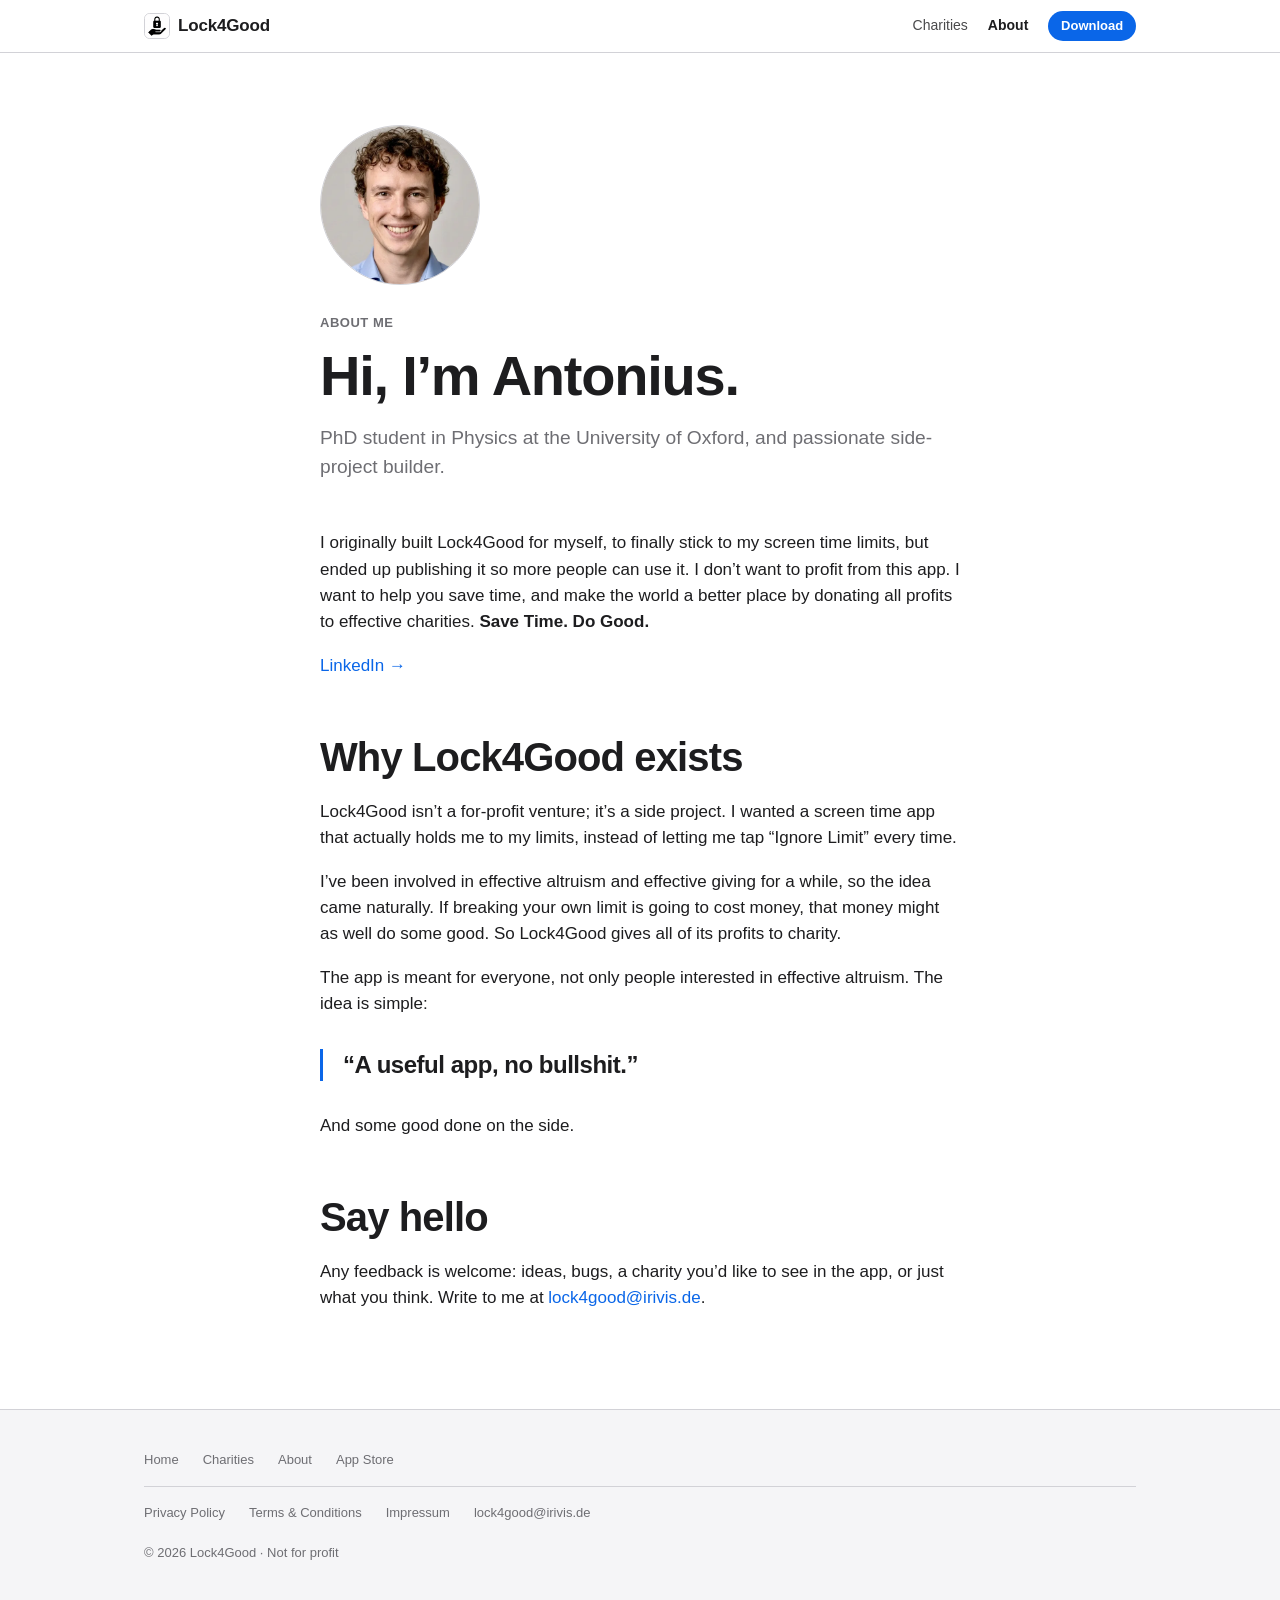
==== about.html @ 56ef9899 "Replace placeholder with the full site Four pages sharing one stylesheet, still with no JavaScript a" ====
<!DOCTYPE html>
<html lang="en">
<meta charset="utf-8">
<meta name="viewport" content="width=device-width, initial-scale=1">
<title>About — Lock4Good</title>
<meta name="description" content="Who is behind Lock4Good, and why a screen time app gives all its profits to charity.">

<link rel="icon" href="apple-touch-icon.png">
<link rel="apple-touch-icon" href="apple-touch-icon.png">
<link rel="stylesheet" href="styles.css">

<meta property="og:type" content="profile">
<meta property="og:url" content="https://d0d00.github.io/lock4good-web/about.html">
<meta property="og:title" content="About — Lock4Good">
<meta property="og:description" content="Who is behind Lock4Good, and why a screen time app gives all its profits to charity.">
<meta property="og:image" content="https://d0d00.github.io/lock4good-web/og.png">
<meta property="og:image:width" content="1200">
<meta property="og:image:height" content="630">
<meta name="twitter:card" content="summary_large_image">

<header class="site-header">
  <div class="wrap">
    <a class="brand" href="./"><img src="apple-touch-icon.png" alt=""><span>Lock4Good</span></a>
    <nav aria-label="Main">
      <a href="charities.html">Charities</a>
      <a href="about.html" aria-current="page">About</a>
      <a class="button" href="https://apps.apple.com/app/id6758275773">Download</a>
    </nav>
  </div>
</header>

<main>
  <div class="wrap narrow page-title about-head">
    <img class="portrait" src="me.webp" width="160" height="160" alt="Portrait of Antonius, smiling, in a light blue shirt">
    <p class="eyebrow">About me</p>
    <h1>Hi, I’m Antonius.</h1>
    <p class="role">PhD student in Physics at the University of Oxford, and passionate side-project builder.</p>
  </div>

  <section style="padding-top: 2rem">
    <div class="wrap narrow prose">
      <p>I originally built Lock4Good for myself, to finally stick to my screen time limits, but ended up publishing it so more people can use it. I don’t want to profit from this app. I want to help you save time, and make the world a better place by donating all profits to effective charities. <strong>Save Time. Do Good.</strong></p>
      <p><a class="more" href="https://www.linkedin.com/in/antonius-strachwitz/">LinkedIn →</a></p>

      <h2 style="margin-top: 3.5rem">Why Lock4Good exists</h2>
      <p>Lock4Good isn’t a for-profit venture; it’s a side project. I wanted a screen time app that actually holds me to my limits, instead of letting me tap “Ignore Limit” every time.</p>
      <p>I’ve been involved in effective altruism and effective giving for a while, so the idea came naturally. If breaking your own limit is going to cost money, that money might as well do some good. So Lock4Good gives all of its profits to charity.</p>
      <p>The app is meant for everyone, not only people interested in effective altruism. The idea is simple:</p>
      <blockquote class="pull">“A useful app, no bullshit.”</blockquote>
      <p>And some good done on the side.</p>

      <h2 style="margin-top: 3.5rem">Say hello</h2>
      <p>Any feedback is welcome: ideas, bugs, a charity you’d like to see in the app, or just what you think. Write to me at <a href="mailto:lock4good@irivis.de">lock4good@irivis.de</a>.</p>
    </div>
  </section>
</main>

<footer class="site-footer">
  <div class="wrap">
    <nav aria-label="Pages">
      <a href="./">Home</a>
      <a href="charities.html">Charities</a>
      <a href="about.html">About</a>
      <a href="https://apps.apple.com/app/id6758275773">App Store</a>
    </nav>
    <nav aria-label="Legal">
      <a href="https://d0d00.github.io/lock4good-legal/PRIVACY_POLICY.html">Privacy Policy</a>
      <a href="https://d0d00.github.io/lock4good-legal/TERMS_AND_CONDITIONS.html">Terms &amp; Conditions</a>
      <a href="impressum.html">Impressum</a>
      <a href="mailto:lock4good@irivis.de">lock4good@irivis.de</a>
    </nav>
    <p>© 2026 Lock4Good · Not for profit</p>
  </div>
</footer>
</html>
---- styles.css ----
/* Shared by every page. No web fonts, no external requests. */

:root {
  color-scheme: light dark;
  --bg: #fff;
  --bg-alt: #f5f5f7;
  --fg: #1d1d1f;
  --muted: #6e6e73;
  --accent: #0a66e8;
  --accent-fg: #fff;
  --rule: #d2d2d7;
  --header-bg: rgb(255 255 255 / 72%);
  --pill-bg: #e8f0fd;
}
@media (prefers-color-scheme: dark) {
  :root:not([data-theme="light"]) {
    --bg: #000;
    --bg-alt: #161617;
    --fg: #f5f5f7;
    --muted: #a1a1a6;
    --accent: #4d9bff;
    --accent-fg: #000;
    --rule: #3a3a3c;
    --header-bg: rgb(0 0 0 / 68%);
    --pill-bg: #102a4d;
  }
}

* { box-sizing: border-box; }

html { scroll-padding-top: 4rem; }

body {
  margin: 0;
  font: 17px/1.55 -apple-system, BlinkMacSystemFont, "SF Pro Text", "Segoe UI", Roboto, Helvetica, Arial, sans-serif;
  color: var(--fg);
  background: var(--bg);
  -webkit-font-smoothing: antialiased;
  overflow-x: hidden;
}

a { color: var(--accent); text-decoration: none; }
a:hover { text-decoration: underline; }
a:focus-visible, .button:focus-visible {
  outline: 2px solid var(--accent);
  outline-offset: 3px;
  border-radius: 4px;
}

h1, h2, h3 {
  font-family: -apple-system, BlinkMacSystemFont, "SF Pro Display", "Segoe UI", Roboto, Helvetica, Arial, sans-serif;
  letter-spacing: -0.022em;
  line-height: 1.1;
  margin: 0;
}

p { margin: 0 0 1em; }

.wrap {
  width: 100%;
  max-width: 64rem;
  margin: 0 auto;
  padding: 0 1rem;
}
.narrow { max-width: 42rem; }

/* ---------- Header ---------- */

.site-header {
  position: sticky;
  top: 0;
  z-index: 10;
  background: var(--header-bg);
  -webkit-backdrop-filter: saturate(180%) blur(20px);
  backdrop-filter: saturate(180%) blur(20px);
  border-bottom: 1px solid var(--rule);
}
.site-header .wrap {
  display: flex;
  align-items: center;
  justify-content: space-between;
  height: 3.25rem;
  gap: 1rem;
}
.brand {
  display: flex;
  align-items: center;
  gap: .5rem;
  color: var(--fg);
  font-weight: 600;
  letter-spacing: -0.01em;
}
.brand:hover { text-decoration: none; }
.brand img {
  width: 26px;
  height: 26px;
  border-radius: 22%;
  background: #fff;
  border: 1px solid var(--rule);
}
.site-header nav {
  display: flex;
  align-items: center;
  gap: 1.25rem;
  font-size: .875rem;
}
.site-header nav a { color: var(--fg); opacity: .8; }
.site-header nav a:hover { opacity: 1; text-decoration: none; }
.site-header nav a[aria-current="page"] { opacity: 1; font-weight: 600; }
.site-header nav a.button { opacity: 1; color: var(--accent-fg); }

.button {
  display: inline-block;
  background: var(--accent);
  color: var(--accent-fg);
  font-weight: 600;
  font-size: .8125rem;
  padding: .3rem .8rem;
  border-radius: 980px;
}
.button:hover { text-decoration: none; filter: brightness(1.08); }

@media (max-width: 400px) {
  .brand span { display: none; }
  .site-header nav { gap: 1rem; }
}

/* ---------- Shared blocks ---------- */

section { padding: 5rem 0; }
section.alt { background: var(--bg-alt); }

.eyebrow {
  font-size: .8125rem;
  font-weight: 600;
  letter-spacing: .04em;
  text-transform: uppercase;
  color: var(--muted);
  margin: 0 0 .75rem;
}

.page-title {
  padding-top: 4.5rem;
  padding-bottom: 1rem;
}
.page-title h1 { font-size: clamp(2.5rem, 7vw, 3.5rem); margin-bottom: 1rem; }
.page-title .lede { font-size: 1.3rem; color: var(--muted); line-height: 1.4; }

h2 { font-size: clamp(1.75rem, 4.5vw, 2.5rem); margin-bottom: 1.25rem; }

.prose p { font-size: 1.0625rem; }
.prose h2 { margin-top: 0; }

.more {
  font-weight: 500;
  white-space: nowrap;
}

a.appstore {
  display: inline-block;
  line-height: 0;
  border-radius: 9px;
}
a.appstore img {
  display: block;
  height: 48px;
  width: auto;
  transition: opacity .15s ease;
}
a.appstore:hover img { opacity: .85; }

/* ---------- Landing ---------- */

.hero {
  text-align: center;
  padding: 5.5rem 0 4.5rem;
}
.hero .icon {
  width: 120px;
  height: 120px;
  border-radius: 24%;
  background: #fff;
  border: 1px solid var(--rule);
  box-shadow: 0 10px 30px rgb(0 0 0 / 12%);
  display: block;
  margin: 0 auto 2rem;
}
.hero h1 {
  font-size: clamp(3rem, 10vw, 5rem);
  letter-spacing: -0.035em;
  margin-bottom: .35rem;
}
.hero .tagline {
  font-size: clamp(1.5rem, 4.5vw, 2.25rem);
  font-weight: 600;
  letter-spacing: -0.02em;
  line-height: 1.2;
  margin: 0 0 1.25rem;
}
.hero .tagline span { color: var(--accent); }
.hero .sub {
  font-size: 1.2rem;
  color: var(--muted);
  max-width: 30rem;
  margin: 0 auto 2.25rem;
  line-height: 1.45;
}

.manifesto p {
  font-size: clamp(1.5rem, 4vw, 2.25rem);
  font-weight: 600;
  letter-spacing: -0.02em;
  line-height: 1.3;
  margin: 0 0 1.5rem;
}
.manifesto .quiet { color: var(--muted); }
.manifesto .sign {
  margin: 2.5rem 0 0;
  color: var(--accent);
}

.steps-head { text-align: center; margin-bottom: 3rem; }
.steps {
  list-style: none;
  margin: 0;
  padding: 0;
  display: grid;
  grid-template-columns: repeat(3, 1fr);
  gap: 2rem;
  counter-reset: step;
}
.steps li { counter-increment: step; }
.steps img {
  display: block;
  width: 100%;
  height: auto;
  aspect-ratio: 642 / 1389;
  border-radius: 22px;
  box-shadow: 0 0 0 1px var(--rule);
  margin-bottom: 1.25rem;
}
.steps h3 {
  font-size: 1.25rem;
  margin-bottom: .4rem;
}
.steps h3::before {
  content: counter(step);
  display: inline-block;
  width: 1.6rem;
  height: 1.6rem;
  line-height: 1.6rem;
  margin-right: .5rem;
  border-radius: 50%;
  background: var(--fg);
  color: var(--bg);
  font-size: .875rem;
  text-align: center;
  vertical-align: .1em;
}
.steps p { color: var(--muted); font-size: 1rem; margin: 0; }

/* Phones: the three steps scroll sideways inside their own strip, never the page. */
@media (max-width: 720px) {
  .steps {
    display: flex;
    overflow-x: auto;
    scroll-snap-type: x mandatory;
    gap: 1rem;
    margin: 0 -1rem;
    padding: 0 1rem .5rem;
    scroll-padding: 0 1rem;
    scrollbar-width: none;
  }
  .steps::-webkit-scrollbar { display: none; }
  .steps li {
    flex: 0 0 72%;
    scroll-snap-align: start;
  }
}

.split {
  display: grid;
  grid-template-columns: 1fr 1fr;
  gap: 3rem;
  align-items: start;
}
.split p { color: var(--muted); }
.split .links { display: flex; gap: 1.5rem; flex-wrap: wrap; }
@media (max-width: 720px) {
  .split { grid-template-columns: 1fr; gap: 1rem; }
}

.cta { text-align: center; }
.cta h2 { margin-bottom: 1.75rem; }
.cta .contact { margin: 2rem 0 0; color: var(--muted); }

/* ---------- Charities ---------- */

.charities {
  list-style: none;
  margin: 0;
  padding: 0;
  display: grid;
  gap: 1rem;
}
.charity {
  background: var(--bg-alt);
  border-radius: 18px;
  padding: 1.75rem 1.75rem 1.5rem;
}
.charity h3 {
  font-size: 1.375rem;
  display: flex;
  flex-wrap: wrap;
  align-items: center;
  gap: .4rem .75rem;
  margin-bottom: .35rem;
}
.charity .what {
  color: var(--muted);
  font-size: 1rem;
  margin-bottom: 1rem;
}
.charity p { font-size: 1rem; }
.charity .facts {
  list-style: none;
  margin: 0 0 1.1rem;
  padding: 0;
  display: flex;
  flex-wrap: wrap;
  gap: .4rem 1.5rem;
  font-size: .875rem;
  color: var(--muted);
}
.charity .facts strong { color: var(--fg); font-weight: 600; }
.charity .visit { font-size: .9375rem; font-weight: 500; }

@media (max-width: 480px) {
  .charity { padding: 1.4rem 1.25rem 1.25rem; }
}

.charity.recommended { box-shadow: inset 0 0 0 2px var(--accent); }
.badge {
  font-family: -apple-system, BlinkMacSystemFont, "SF Pro Text", "Segoe UI", Roboto, Helvetica, Arial, sans-serif;
  font-size: .75rem;
  font-weight: 600;
  letter-spacing: 0;
  color: var(--accent);
  background: var(--pill-bg);
  padding: .2rem .6rem;
  border-radius: 980px;
}

.resources {
  list-style: none;
  padding: 0;
  margin: 1.5rem 0 0;
  border-top: 1px solid var(--rule);
}
.resources li { border-bottom: 1px solid var(--rule); }
.resources a {
  display: block;
  padding: .9rem 0;
  color: var(--fg);
}
.resources a:hover { text-decoration: none; }
.resources a strong { color: var(--accent); font-weight: 600; }
.resources a span { display: block; color: var(--muted); font-size: .9375rem; }

.flow {
  margin: 1.75rem 0;
  padding: 0;
  list-style: none;
  counter-reset: flow;
}
.flow li {
  counter-increment: flow;
  position: relative;
  padding: 0 0 1.25rem 2.5rem;
}
.flow li::before {
  content: counter(flow);
  position: absolute;
  left: 0;
  top: .05rem;
  width: 1.6rem;
  height: 1.6rem;
  line-height: 1.6rem;
  border-radius: 50%;
  background: var(--fg);
  color: var(--bg);
  font-size: .875rem;
  font-weight: 600;
  text-align: center;
}

table.ledger {
  width: 100%;
  border-collapse: collapse;
  font-size: .9375rem;
  margin: 1.5rem 0 0;
}
.ledger th, .ledger td {
  text-align: left;
  padding: .7rem .5rem .7rem 0;
  border-bottom: 1px solid var(--rule);
}
.ledger th { font-weight: 600; color: var(--muted); font-size: .8125rem; }
.ledger td.num, .ledger th.num { text-align: right; font-variant-numeric: tabular-nums; }
.ledger .empty td { color: var(--muted); font-style: italic; }

.fineprint { font-size: .8125rem; color: var(--muted); }

/* ---------- About ---------- */

.portrait {
  width: 160px;
  height: 160px;
  border-radius: 50%;
  object-fit: cover;
  display: block;
  margin: 0 0 1.75rem;
  background: var(--bg-alt);
  border: 1px solid var(--rule);
}
.about-head .role { font-size: 1.2rem; color: var(--muted); margin: .5rem 0 0; }

blockquote.pull {
  margin: 2rem 0;
  padding: 0 0 0 1.25rem;
  border-left: 3px solid var(--accent);
  font-size: 1.5rem;
  font-weight: 600;
  letter-spacing: -0.02em;
  line-height: 1.3;
}

/* ---------- Impressum ---------- */

address { font-style: normal; margin: 0 0 1.5rem; }
.legal h2 { font-size: 1.25rem; margin: 2rem 0 .5rem; }

/* ---------- Footer ---------- */

.site-footer {
  background: var(--bg-alt);
  border-top: 1px solid var(--rule);
  font-size: .8125rem;
  color: var(--muted);
  padding: 2.5rem 0 3rem;
}
.site-footer nav {
  display: flex;
  flex-wrap: wrap;
  gap: .5rem 1.5rem;
  margin-bottom: 1rem;
}
.site-footer nav + nav {
  padding-top: 1rem;
  border-top: 1px solid var(--rule);
}
.site-footer a { color: var(--muted); }
.site-footer a:hover { color: var(--fg); }
.site-footer p { margin: 1.25rem 0 0; }
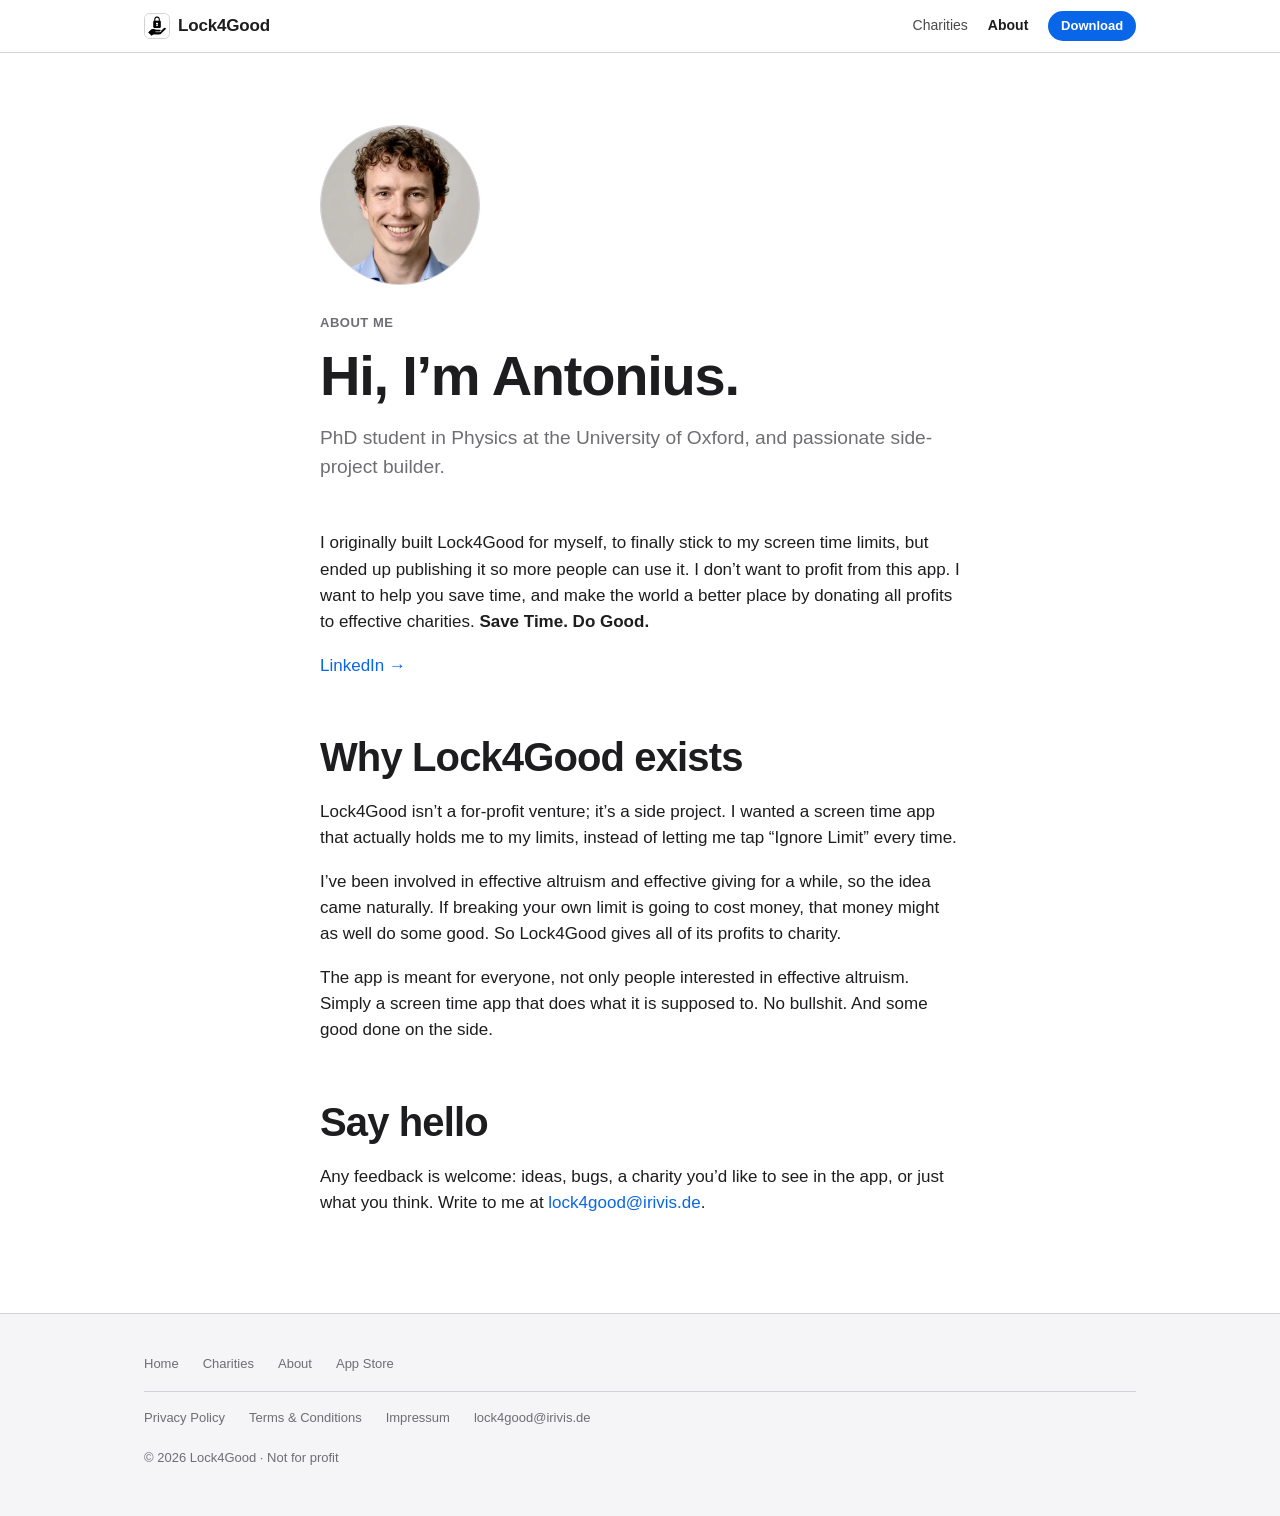
==== commit ff667ab6: "Wording and layout tweaks across the site - Landing subtext drops "you choose" (the app still lets y" ====
--- a/about.html
+++ b/about.html
@@ -45,9 +45,7 @@
       <h2 style="margin-top: 3.5rem">Why Lock4Good exists</h2>
       <p>Lock4Good isn’t a for-profit venture; it’s a side project. I wanted a screen time app that actually holds me to my limits, instead of letting me tap “Ignore Limit” every time.</p>
       <p>I’ve been involved in effective altruism and effective giving for a while, so the idea came naturally. If breaking your own limit is going to cost money, that money might as well do some good. So Lock4Good gives all of its profits to charity.</p>
-      <p>The app is meant for everyone, not only people interested in effective altruism. The idea is simple:</p>
-      <blockquote class="pull">“A useful app, no bullshit.”</blockquote>
-      <p>And some good done on the side.</p>
+      <p>The app is meant for everyone, not only people interested in effective altruism. Simply a screen time app that does what it is supposed to. No bullshit. And some good done on the side.</p>
 
       <h2 style="margin-top: 3.5rem">Say hello</h2>
       <p>Any feedback is welcome: ideas, bugs, a charity you’d like to see in the app, or just what you think. Write to me at <a href="mailto:lock4good@irivis.de">lock4good@irivis.de</a>.</p>
--- a/styles.css
+++ b/styles.css
@@ -206,6 +206,9 @@
   line-height: 1.45;
 }
 
+.manifesto {
+  text-align: center;
+}
 .manifesto p {
   font-size: clamp(1.5rem, 4vw, 2.25rem);
   font-weight: 600;
@@ -227,9 +230,8 @@
   display: grid;
   grid-template-columns: repeat(3, 1fr);
   gap: 2rem;
-  counter-reset: step;
-}
-.steps li { counter-increment: step; }
+  text-align: center;
+}
 .steps img {
   display: block;
   width: 100%;
@@ -242,20 +244,6 @@
 .steps h3 {
   font-size: 1.25rem;
   margin-bottom: .4rem;
-}
-.steps h3::before {
-  content: counter(step);
-  display: inline-block;
-  width: 1.6rem;
-  height: 1.6rem;
-  line-height: 1.6rem;
-  margin-right: .5rem;
-  border-radius: 50%;
-  background: var(--fg);
-  color: var(--bg);
-  font-size: .875rem;
-  text-align: center;
-  vertical-align: .1em;
 }
 .steps p { color: var(--muted); font-size: 1rem; margin: 0; }
 
@@ -284,7 +272,7 @@
   gap: 3rem;
   align-items: start;
 }
-.split p { color: var(--muted); }
+.split p { color: var(--muted); text-align: justify; }
 .split .links { display: flex; gap: 1.5rem; flex-wrap: wrap; }
 @media (max-width: 720px) {
   .split { grid-template-columns: 1fr; gap: 1rem; }
@@ -425,16 +413,6 @@
 }
 .about-head .role { font-size: 1.2rem; color: var(--muted); margin: .5rem 0 0; }
 
-blockquote.pull {
-  margin: 2rem 0;
-  padding: 0 0 0 1.25rem;
-  border-left: 3px solid var(--accent);
-  font-size: 1.5rem;
-  font-weight: 600;
-  letter-spacing: -0.02em;
-  line-height: 1.3;
-}
-
 /* ---------- Impressum ---------- */
 
 address { font-style: normal; margin: 0 0 1.5rem; }
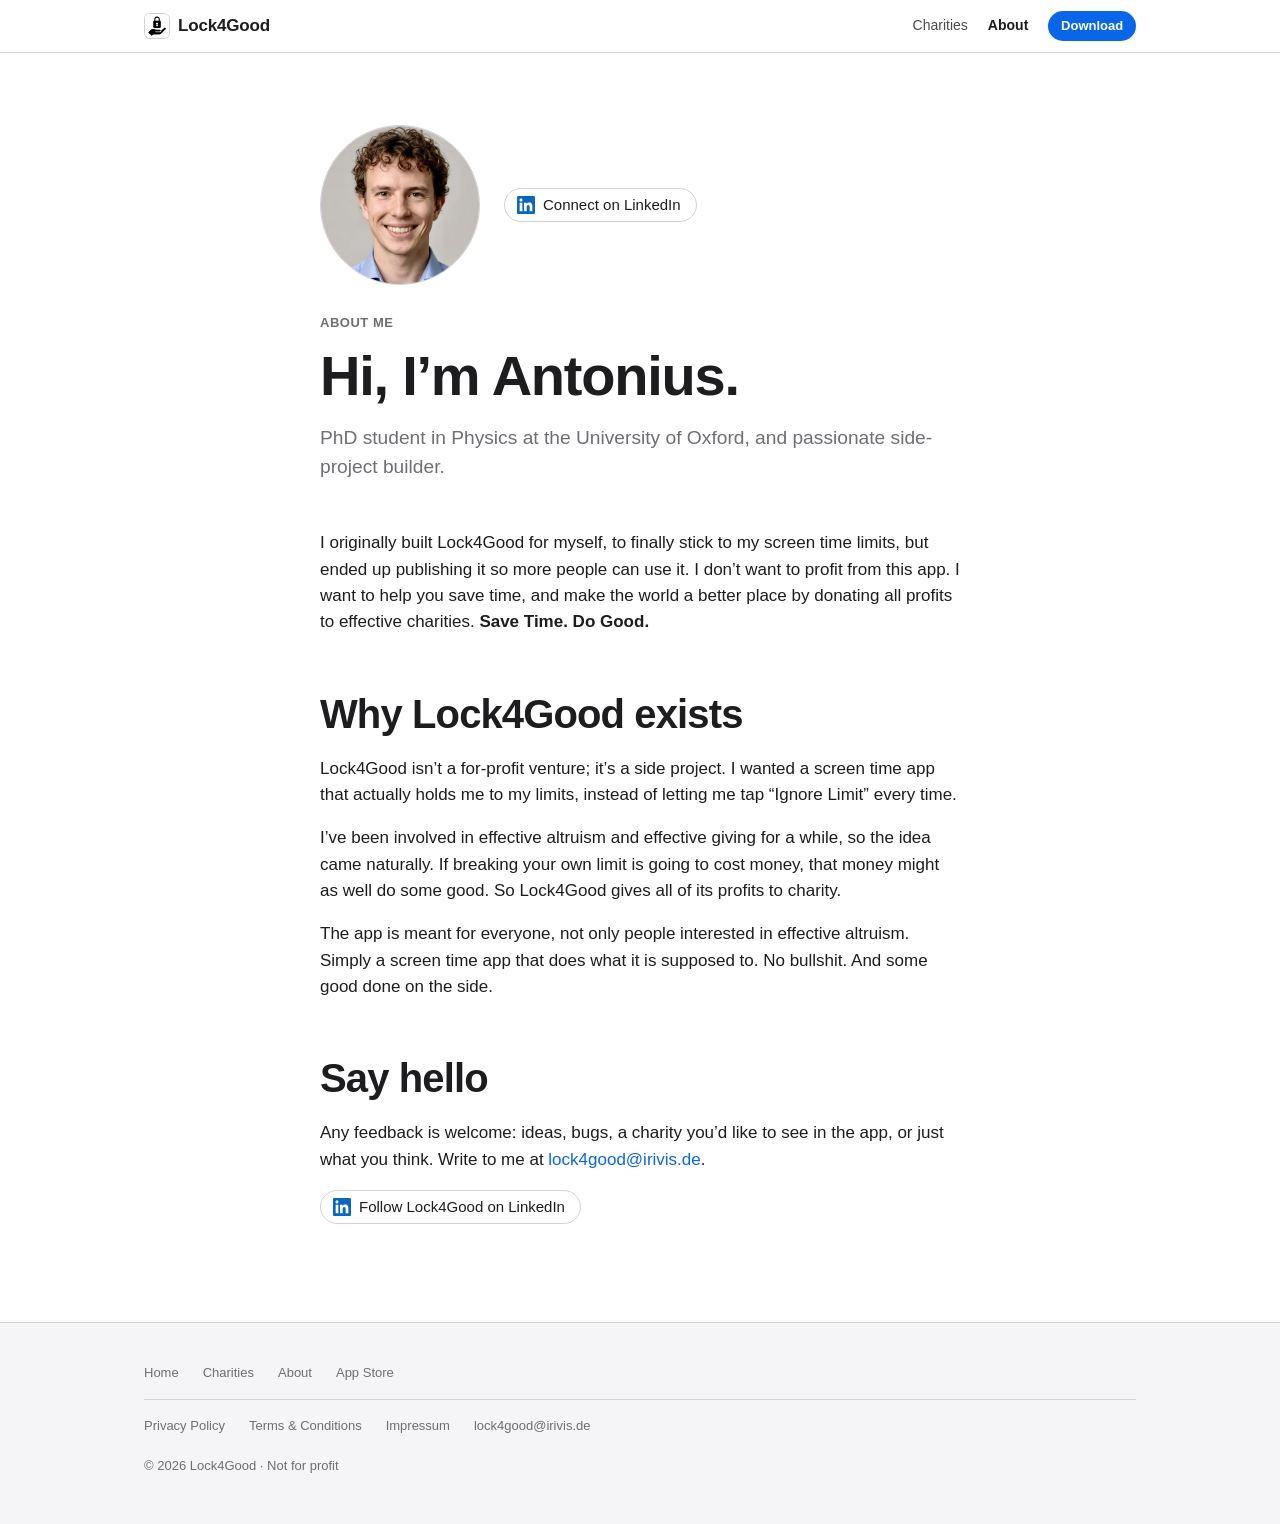
==== commit d5ca6b16: "Add LinkedIn buttons - Landing page: "Follow Lock4Good on LinkedIn" in the closing contact   row, be" ====
--- a/about.html
+++ b/about.html
@@ -31,7 +31,10 @@
 
 <main>
   <div class="wrap narrow page-title about-head">
-    <img class="portrait" src="me.webp" width="160" height="160" alt="Portrait of Antonius, smiling, in a light blue shirt">
+    <div class="about-id">
+      <img class="portrait" src="me.webp" width="160" height="160" alt="Portrait of Antonius, smiling, in a light blue shirt">
+      <a class="linkedin" href="https://www.linkedin.com/in/antonius-strachwitz/"><svg viewBox="0 0 24 24" aria-hidden="true"><rect x="2" y="2" width="20" height="20" fill="#fff"/><path fill="#0a66c2" d="M20.447 20.452h-3.554v-5.569c0-1.328-.027-3.037-1.852-3.037-1.853 0-2.136 1.445-2.136 2.939v5.667H9.351V9h3.414v1.561h.046c.477-.9 1.637-1.85 3.37-1.85 3.601 0 4.267 2.37 4.267 5.455v6.286zM5.337 7.433c-1.144 0-2.063-.926-2.063-2.065 0-1.138.92-2.063 2.063-2.063 1.14 0 2.064.925 2.064 2.063 0 1.139-.925 2.065-2.064 2.065zm1.782 13.019H3.555V9h3.564v11.452zM22.225 0H1.771C.792 0 0 .774 0 1.729v20.542C0 23.227.792 24 1.771 24h20.451C23.2 24 24 23.227 24 22.271V1.729C24 .774 23.2 0 22.222 0h.003z"/></svg>Connect on LinkedIn</a>
+    </div>
     <p class="eyebrow">About me</p>
     <h1>Hi, I’m Antonius.</h1>
     <p class="role">PhD student in Physics at the University of Oxford, and passionate side-project builder.</p>
@@ -40,7 +43,6 @@
   <section style="padding-top: 2rem">
     <div class="wrap narrow prose">
       <p>I originally built Lock4Good for myself, to finally stick to my screen time limits, but ended up publishing it so more people can use it. I don’t want to profit from this app. I want to help you save time, and make the world a better place by donating all profits to effective charities. <strong>Save Time. Do Good.</strong></p>
-      <p><a class="more" href="https://www.linkedin.com/in/antonius-strachwitz/">LinkedIn →</a></p>
 
       <h2 style="margin-top: 3.5rem">Why Lock4Good exists</h2>
       <p>Lock4Good isn’t a for-profit venture; it’s a side project. I wanted a screen time app that actually holds me to my limits, instead of letting me tap “Ignore Limit” every time.</p>
@@ -49,6 +51,7 @@
 
       <h2 style="margin-top: 3.5rem">Say hello</h2>
       <p>Any feedback is welcome: ideas, bugs, a charity you’d like to see in the app, or just what you think. Write to me at <a href="mailto:lock4good@irivis.de">lock4good@irivis.de</a>.</p>
+      <p><a class="linkedin" href="https://www.linkedin.com/company/lock4good/"><svg viewBox="0 0 24 24" aria-hidden="true"><rect x="2" y="2" width="20" height="20" fill="#fff"/><path fill="#0a66c2" d="M20.447 20.452h-3.554v-5.569c0-1.328-.027-3.037-1.852-3.037-1.853 0-2.136 1.445-2.136 2.939v5.667H9.351V9h3.414v1.561h.046c.477-.9 1.637-1.85 3.37-1.85 3.601 0 4.267 2.37 4.267 5.455v6.286zM5.337 7.433c-1.144 0-2.063-.926-2.063-2.065 0-1.138.92-2.063 2.063-2.063 1.14 0 2.064.925 2.064 2.063 0 1.139-.925 2.065-2.064 2.065zm1.782 13.019H3.555V9h3.564v11.452zM22.225 0H1.771C.792 0 0 .774 0 1.729v20.542C0 23.227.792 24 1.771 24h20.451C23.2 24 24 23.227 24 22.271V1.729C24 .774 23.2 0 22.222 0h.003z"/></svg>Follow Lock4Good on LinkedIn</a></p>
     </div>
   </section>
 </main>
--- a/styles.css
+++ b/styles.css
@@ -222,7 +222,7 @@
   color: var(--accent);
 }
 
-.steps-head { text-align: center; margin-bottom: 3rem; }
+.steps-head { text-align: center; margin-bottom: 1.5rem; }
 .steps {
   list-style: none;
   margin: 0;
@@ -280,7 +280,33 @@
 
 .cta { text-align: center; }
 .cta h2 { margin-bottom: 1.75rem; }
-.cta .contact { margin: 2rem 0 0; color: var(--muted); }
+.cta .contact {
+  display: flex;
+  flex-wrap: wrap;
+  justify-content: center;
+  align-items: center;
+  gap: .75rem 1.25rem;
+  margin: 2rem 0 0;
+  color: var(--muted);
+}
+
+/* LinkedIn buttons: a neutral pill with the logo inline, so no external requests. */
+.linkedin {
+  display: inline-flex;
+  align-items: center;
+  gap: .5rem;
+  padding: .45rem .95rem .45rem .75rem;
+  border: 1px solid var(--rule);
+  border-radius: 980px;
+  background: var(--bg);
+  color: var(--fg);
+  font-size: .9375rem;
+  font-weight: 500;
+  line-height: 1.2;
+  white-space: nowrap;
+}
+.linkedin:hover { text-decoration: none; border-color: var(--muted); }
+.linkedin svg { width: 18px; height: 18px; flex: none; }
 
 /* ---------- Charities ---------- */
 
@@ -411,6 +437,17 @@
   background: var(--bg-alt);
   border: 1px solid var(--rule);
 }
+.about-id {
+  display: flex;
+  align-items: center;
+  flex-wrap: wrap;
+  gap: 1rem 1.5rem;
+  margin: 0 0 1.75rem;
+}
+.about-id .portrait { margin: 0; }
+@media (max-width: 480px) {
+  .about-id .portrait { width: 112px; height: 112px; }
+}
 .about-head .role { font-size: 1.2rem; color: var(--muted); margin: .5rem 0 0; }
 
 /* ---------- Impressum ---------- */
